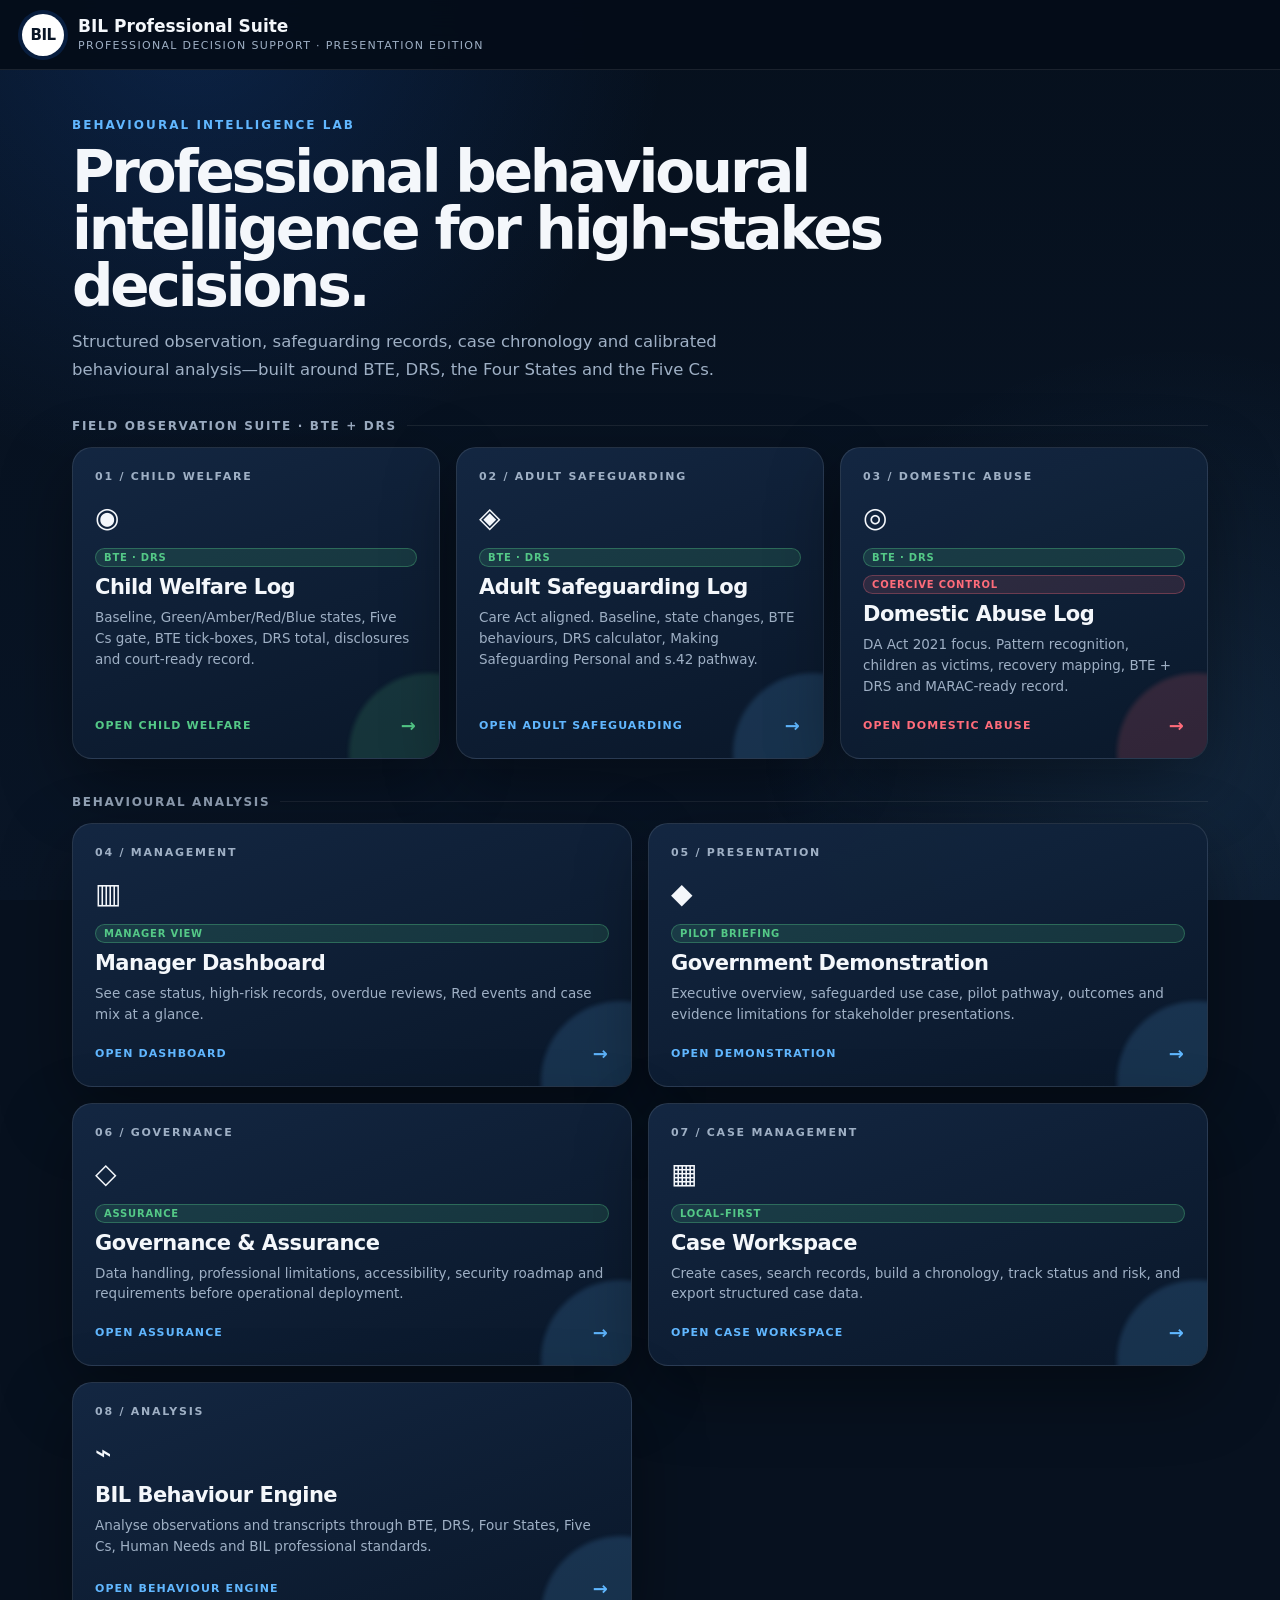
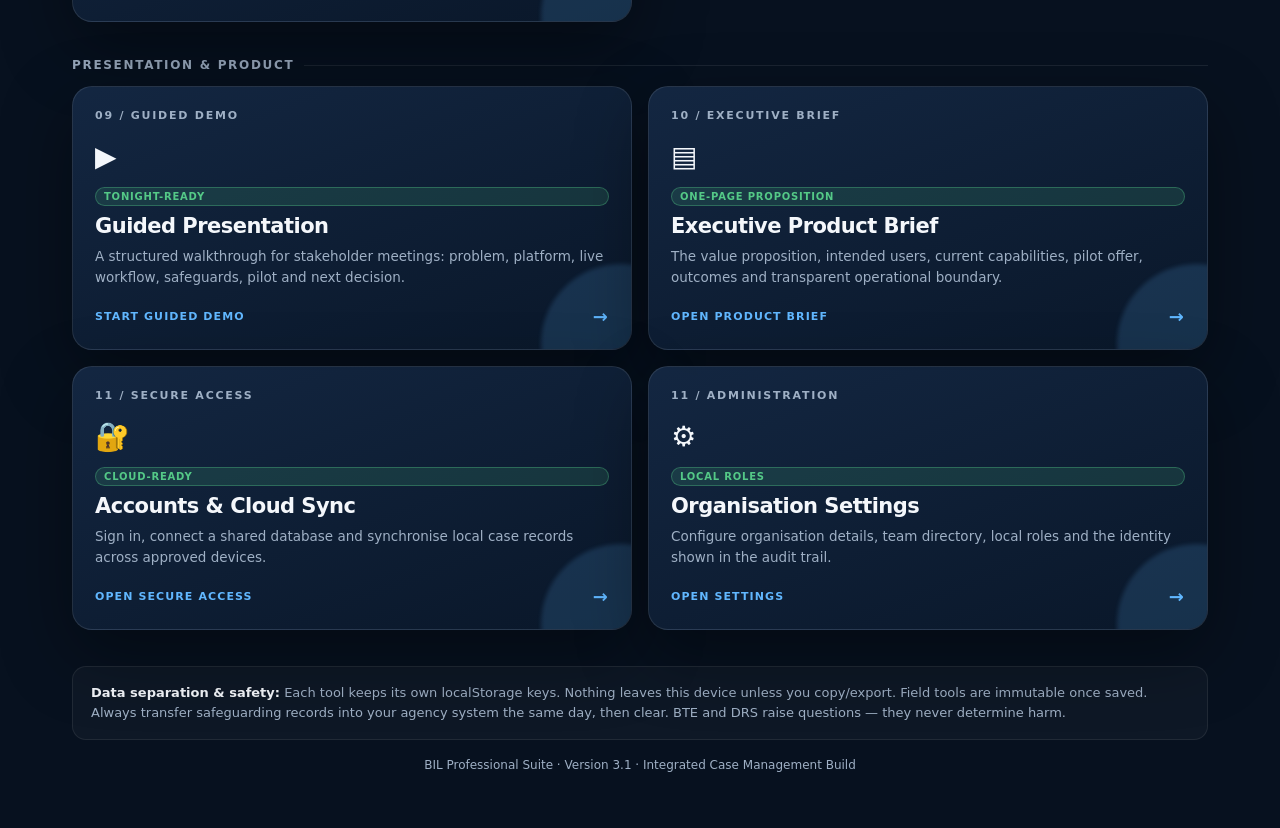
==== index.html @ a98bcc9f "Add files via upload" ====
<!DOCTYPE html>
<html lang="en-GB">
<head>
<meta charset="UTF-8">
<meta name="viewport" content="width=device-width, initial-scale=1.0, viewport-fit=cover">
<meta name="theme-color" content="#07111f">
<link rel="manifest" href="manifest.webmanifest">
<meta name="apple-mobile-web-app-title" content="BIL Suite">
<meta name="mobile-web-app-capable" content="yes">
<meta name="apple-mobile-web-app-capable" content="yes">
<meta name="description" content="BIL Professional Suite — Field observation and behavioural intelligence tools.">
<title>BIL Professional Suite</title>
<style>
:root{
  --bg:#07111f; --panel:#0e1b2e; --panel2:#13243c; --line:#24405f;
  --ink:#f4f7fb; --muted:#9fb0c5; --blue:#2478ff; --cyan:#61b7ff;
  --gold:#f4bd45; --green:#54c987; --danger:#ff6c7a; --amber:#e0a040;
  --shadow:0 24px 70px rgba(0,0,0,.38);
}
*{box-sizing:border-box;margin:0;padding:0}
html,body{height:100%;font-family:Inter,ui-sans-serif,system-ui,-apple-system,BlinkMacSystemFont,"Segoe UI",sans-serif;background:var(--bg);color:var(--ink)}
body{background-image:radial-gradient(circle at 15% 0%,rgba(36,120,255,.18),transparent 34%),radial-gradient(circle at 92% 85%,rgba(97,183,255,.11),transparent 30%),linear-gradient(180deg,#06101d,#091526)}
button{font:inherit;cursor:pointer}
.portal{min-height:100dvh;display:flex;flex-direction:column}
.topbar{height:70px;display:flex;align-items:center;gap:14px;padding:0 22px;border-bottom:1px solid rgba(255,255,255,.09);background:rgba(5,13,24,.92);backdrop-filter:blur(18px);position:relative;z-index:20}
.logo{width:42px;height:42px;border-radius:50%;background:#fff;color:#091526;display:grid;place-items:center;font-weight:900;letter-spacing:-.04em;box-shadow:0 0 0 4px rgba(36,120,255,.16);font-size:15px}
.brand{min-width:0}
.brand b{font-size:17px;display:block;line-height:1.1}
.brand span{display:block;color:var(--muted);font-size:11px;letter-spacing:.12em;text-transform:uppercase;margin-top:4px}
.top-actions{margin-left:auto;display:flex;gap:8px}
.icon-btn{border:1px solid rgba(255,255,255,.14);background:rgba(255,255,255,.04);color:var(--ink);height:40px;padding:0 14px;border-radius:10px}
.icon-btn:hover{border-color:var(--cyan);background:rgba(97,183,255,.08)}
#homeBtn,#reloadBtn{display:none}
main{flex:1;min-height:0;position:relative}
.home{max-width:1180px;margin:0 auto;padding:48px 22px 56px}
.kicker{color:var(--cyan);font-weight:800;font-size:12px;letter-spacing:.17em;text-transform:uppercase}
h1{font-size:clamp(32px,5.5vw,58px);line-height:.98;letter-spacing:-.055em;margin:12px 0 14px;max-width:860px}
.lead{color:var(--muted);font-size:16.5px;line-height:1.65;max-width:720px;margin:0 0 36px}
.section{margin-bottom:36px}
.section-title{font-size:12px;font-weight:800;letter-spacing:.14em;text-transform:uppercase;color:var(--muted);margin-bottom:14px;display:flex;align-items:center;gap:10px}
.section-title::after{content:"";flex:1;height:1px;background:rgba(255,255,255,.08)}
.grid{display:grid;grid-template-columns:repeat(3,minmax(0,1fr));gap:16px}
.grid-2{display:grid;grid-template-columns:repeat(2,minmax(0,1fr));gap:16px}
.card{position:relative;overflow:hidden;border:1px solid rgba(255,255,255,.1);background:linear-gradient(160deg,rgba(20,40,67,.96),rgba(10,24,42,.96));border-radius:20px;padding:22px;min-height:240px;display:flex;flex-direction:column;box-shadow:var(--shadow);cursor:pointer;transition:transform .18s ease,border-color .18s ease,background .18s ease}
.card:hover{transform:translateY(-5px);border-color:rgba(97,183,255,.55)}
.card::after{content:"";position:absolute;width:160px;height:160px;border-radius:50%;right:-70px;bottom:-75px;background:var(--glow);filter:blur(2px);opacity:.16}
.card .num{font-size:11px;letter-spacing:.16em;color:var(--muted);font-weight:800}
.card .icon{font-size:28px;margin:18px 0 14px}
.card h2{font-size:21px;letter-spacing:-.025em;margin:0 0 8px}
.card p{color:var(--muted);font-size:13.5px;line-height:1.55;margin:0 0 18px;flex:1}
.card .open{display:flex;align-items:center;justify-content:space-between;font-size:11px;font-weight:800;letter-spacing:.1em;text-transform:uppercase;color:var(--cyan)}
.card .open span:last-child{font-size:18px}
.card.field{--glow:#54c987}.card.field .open{color:var(--green)}
.card.adult{--glow:#61b7ff}.card.adult .open{color:var(--cyan)}
.card.da{--glow:#ff6c7a}.card.da .open{color:var(--danger)}
.card.profiler{--glow:#61b7ff}
.badge{display:inline-block;font-size:10px;font-weight:800;letter-spacing:.08em;text-transform:uppercase;padding:3px 8px;border-radius:99px;margin-bottom:8px}
.badge.bte{background:rgba(84,201,135,.15);color:var(--green);border:1px solid rgba(84,201,135,.35)}
.badge.drs{background:rgba(255,108,122,.12);color:var(--danger);border:1px solid rgba(255,108,122,.3)}
.security{margin-top:28px;padding:16px 18px;border:1px solid rgba(255,255,255,.08);border-radius:14px;background:rgba(255,255,255,.03);color:var(--muted);font-size:13px;line-height:1.55}
.security b{color:var(--ink)}
.viewer{display:none;position:absolute;inset:0;background:#fff}
.viewer.active{display:block}
iframe{width:100%;height:100%;border:0;background:#fff;display:block}
.loading{position:absolute;inset:0;display:grid;place-items:center;background:var(--bg);z-index:3;color:var(--muted);font-weight:700;letter-spacing:.08em;text-transform:uppercase;font-size:12px}
.loading.hide{display:none}
.footer-note{margin-top:18px;font-size:12px;color:var(--muted);text-align:center}
@media(max-width:900px){.grid,.grid-2{grid-template-columns:1fr}.card{min-height:200px}.home{padding-top:36px}}
@media(max-width:760px){.grid,.grid-2{grid-template-columns:1fr}.card{min-height:190px}.topbar{position:sticky;top:0}.home{padding-left:14px;padding-right:14px}.security{font-size:12px}}
@media(max-width:560px){.topbar{height:62px;padding:0 12px}.logo{width:38px;height:38px}.brand b{font-size:14px}.brand span{font-size:9px}.icon-btn{padding:0 11px;height:38px}#reloadBtn{display:none!important}.home{padding:28px 14px 32px}h1{font-size:34px}.lead{font-size:15px}}
</style>
</head>
<body>
<div class="portal">
  <header class="topbar">
    <div class="logo">BIL</div>
    <div class="brand">
      <b id="pageTitle">BIL Professional Suite</b>
      <span id="pageSub">Professional Decision Support · Presentation Edition</span>
    </div>
    <div class="top-actions">
      <button class="icon-btn" id="homeBtn" type="button">← Home</button>
      <button class="icon-btn" id="reloadBtn" type="button">Reload</button>
    </div>
  </header>

  <main>
    <section class="home" id="home">
      <div class="kicker">Behavioural Intelligence Lab</div>
      <h1>Professional behavioural intelligence for high-stakes decisions.</h1>
      <p class="lead">Structured observation, safeguarding records, case chronology and calibrated behavioural analysis—built around BTE, DRS, the Four States and the Five Cs.</p>

      <!-- FIELD SUITE -->
      <div class="section">
        <div class="section-title">Field Observation Suite · BTE + DRS</div>
        <div class="grid">
          <article class="card field" data-tool="child">
            <div class="num">01 / CHILD WELFARE</div>
            <div class="icon">◉</div>
            <span class="badge bte">BTE · DRS</span>
            <h2>Child Welfare Log</h2>
            <p>Baseline, Green/Amber/Red/Blue states, Five Cs gate, BTE tick-boxes, DRS total, disclosures and court-ready record.</p>
            <div class="open"><span>Open Child Welfare</span><span>→</span></div>
          </article>
          <article class="card adult" data-tool="adult">
            <div class="num">02 / ADULT SAFEGUARDING</div>
            <div class="icon">◈</div>
            <span class="badge bte">BTE · DRS</span>
            <h2>Adult Safeguarding Log</h2>
            <p>Care Act aligned. Baseline, state changes, BTE behaviours, DRS calculator, Making Safeguarding Personal and s.42 pathway.</p>
            <div class="open"><span>Open Adult Safeguarding</span><span>→</span></div>
          </article>
          <article class="card da" data-tool="da">
            <div class="num">03 / DOMESTIC ABUSE</div>
            <div class="icon">◎</div>
            <span class="badge bte">BTE · DRS</span>
            <span class="badge drs">Coercive control</span>
            <h2>Domestic Abuse Log</h2>
            <p>DA Act 2021 focus. Pattern recognition, children as victims, recovery mapping, BTE + DRS and MARAC-ready record.</p>
            <div class="open"><span>Open Domestic Abuse</span><span>→</span></div>
          </article>
        </div>
      </div>

      <!-- PERFORMANCE + ANALYSIS -->
      <div class="section">
        <div class="section-title">Behavioural Analysis</div>
        <div class="grid-2">
          
          <article class="card profiler" data-tool="dashboard"><div class="num">04 / MANAGEMENT</div><div class="icon">▥</div><span class="badge bte">Manager view</span><h2>Manager Dashboard</h2><p>See case status, high-risk records, overdue reviews, Red events and case mix at a glance.</p><div class="open"><span>Open Dashboard</span><span>→</span></div></article>
          <article class="card profiler" data-tool="government"><div class="num">05 / PRESENTATION</div><div class="icon">◆</div><span class="badge bte">Pilot briefing</span><h2>Government Demonstration</h2><p>Executive overview, safeguarded use case, pilot pathway, outcomes and evidence limitations for stakeholder presentations.</p><div class="open"><span>Open Demonstration</span><span>→</span></div></article>
          <article class="card profiler" data-tool="governance"><div class="num">06 / GOVERNANCE</div><div class="icon">◇</div><span class="badge bte">Assurance</span><h2>Governance & Assurance</h2><p>Data handling, professional limitations, accessibility, security roadmap and requirements before operational deployment.</p><div class="open"><span>Open Assurance</span><span>→</span></div></article>
          <article class="card adult" data-tool="cases">
            <div class="num">07 / CASE MANAGEMENT</div>
            <div class="icon">▦</div>
            <span class="badge bte">Local-first</span>
            <h2>Case Workspace</h2>
            <p>Create cases, search records, build a chronology, track status and risk, and export structured case data.</p>
            <div class="open"><span>Open Case Workspace</span><span>→</span></div>
          </article>
          <article class="card profiler" data-tool="profiler">
            <div class="num">08 / ANALYSIS</div>
            <div class="icon">⌁</div>
            <h2>BIL Behaviour Engine</h2>
            <p>Analyse observations and transcripts through BTE, DRS, Four States, Five Cs, Human Needs and BIL professional standards.</p>
            <div class="open"><span>Open Behaviour Engine</span><span>→</span></div>
          </article>
        </div>
      </div>

      <div class="section">
        <div class="section-title">Presentation & Product</div>
        <div class="grid-2">
          <article class="card profiler" data-tool="guided"><div class="num">09 / GUIDED DEMO</div><div class="icon">▶</div><span class="badge bte">Tonight-ready</span><h2>Guided Presentation</h2><p>A structured walkthrough for stakeholder meetings: problem, platform, live workflow, safeguards, pilot and next decision.</p><div class="open"><span>Start Guided Demo</span><span>→</span></div></article>
          <article class="card adult" data-tool="brief"><div class="num">10 / EXECUTIVE BRIEF</div><div class="icon">▤</div><span class="badge bte">One-page proposition</span><h2>Executive Product Brief</h2><p>The value proposition, intended users, current capabilities, pilot offer, outcomes and transparent operational boundary.</p><div class="open"><span>Open Product Brief</span><span>→</span></div></article>
        <article class="card profiler" data-tool="cloud"><div class="num">11 / SECURE ACCESS</div><div class="icon">🔐</div><span class="badge bte">Cloud-ready</span><h2>Accounts & Cloud Sync</h2><p>Sign in, connect a shared database and synchronise local case records across approved devices.</p><div class="open"><span>Open Secure Access</span><span>→</span></div></article>
          <article class="card profiler" data-tool="admin"><div class="num">11 / ADMINISTRATION</div><div class="icon">⚙</div><span class="badge bte">Local roles</span><h2>Organisation Settings</h2><p>Configure organisation details, team directory, local roles and the identity shown in the audit trail.</p><div class="open"><span>Open Settings</span><span>→</span></div></article>
        </div>
      </div>

      <div class="security">
        <b>Data separation & safety:</b> Each tool keeps its own localStorage keys. Nothing leaves this device unless you copy/export. Field tools are immutable once saved. Always transfer safeguarding records into your agency system the same day, then clear. BTE and DRS raise questions — they never determine harm.
      </div>
      <div class="footer-note">BIL Professional Suite · Version 3.1 · Integrated Case Management Build</div>
    </section>

    <section class="viewer" id="viewer">
      <div class="loading" id="loading">Opening tool…</div>
      <iframe id="toolFrame" title="BIL tool" allow="clipboard-read; clipboard-write; microphone; fullscreen"></iframe>
    </section>
  </main>
</div>

<script>
/* ========== BIL Professional Suite v3.1 ========== */
/* Tools are loaded from external files when available, otherwise from embedded base64.
   For single-file distribution the three field tools are embedded below. */

const META = {
  child:   ['Child Welfare Observation Log', 'Field · BTE + DRS · Children Act'],
  adult:   ['Adult Safeguarding Observation Log', 'Field · BTE + DRS · Care Act 2014'],
  da:      ['Domestic Abuse Observation Log', 'Field · BTE + DRS · DA Act 2021'],
  dashboard:['Manager Dashboard','Cases · Risk · Review queue'],
  government:['Government Demonstration','Pilot · Outcomes · Decision support'],
  governance:['Governance & Assurance','Data · Safety · Accessibility'],
  guided:['Guided Presentation','Stakeholder walkthrough · Live demo'],
  brief:['Executive Product Brief','Value · Pilot · Outcomes'],
  admin:['Organisation Settings','Teams · Roles · Local audit identity'],
  cases:   ['Case Workspace', 'Cases · Chronology · Local records'],
  profiler:['BIL Behaviour Engine', 'BTE · DRS · Five Cs · Human Needs']
};

/* External pages — every card that lives in its own file routes through here.
   The three field tools (child/adult/da) are embedded as base64 below. */
const PAGES = {
  cases:      'cases.html',
  dashboard:  'dashboard.html',
  profiler:   'profiler.html',
  government: 'government-demo.html',
  governance: 'governance.html',
  guided:     'guided-demo.html',
  brief:      'product-brief.html',
  cloud:      'cloud.html',
  admin:      'admin.html'
};

/* Fallback: we will try to load from files first. If that fails (e.g. file:// or missing),
   we fall back to the base64 blobs that were generated for the three field tools. */
let EMBEDDED = {}; // populated after base64 load

const home = document.getElementById('home');
const viewer = document.getElementById('viewer');
const frame = document.getElementById('toolFrame');
const loading = document.getElementById('loading');
const homeBtn = document.getElementById('homeBtn');
const reloadBtn = document.getElementById('reloadBtn');
const pageTitle = document.getElementById('pageTitle');
const pageSub = document.getElementById('pageSub');
let activeTool = null;

function openTool(id){
  activeTool = id;
  loading.classList.remove('hide');
  viewer.classList.add('active');
  home.style.display = 'none';
  homeBtn.style.display = 'inline-flex';
  reloadBtn.style.display = 'inline-flex';
  pageTitle.textContent = META[id][0];
  pageSub.textContent = META[id][1];
  history.replaceState(null,'','#'+id);

  // Always use embedded content for reliability (works offline & file://)
  loadEmbedded(id);
}

function loadEmbedded(id){
  frame.onload = () => loading.classList.add('hide');

  // Pages in their own files — separate so their JavaScript cannot break the portal shell.
  if (PAGES[id]) {
    frame.removeAttribute('srcdoc');
    frame.src = PAGES[id];
    return;
  }

  // Field tools embedded as base64 (work offline / single-file).
  frame.src = 'about:blank';
  frame.srcdoc = EMBEDDED[id] || '<p style="padding:40px;font-family:system-ui">Tool not available.</p>';
}

function goHome(){
  activeTool = null;
  frame.removeAttribute('srcdoc');
  frame.src = 'about:blank';
  viewer.classList.remove('active');
  home.style.display = 'block';
  homeBtn.style.display = 'none';
  reloadBtn.style.display = 'none';
  pageTitle.textContent = 'BIL Professional Suite';
  pageSub.textContent = 'Professional Decision Support · Presentation Edition';
  history.replaceState(null,'',location.pathname + location.search);
}

document.querySelectorAll('[data-tool]').forEach(card => {
  card.addEventListener('click', () => openTool(card.dataset.tool));
});
homeBtn.addEventListener('click', goHome);
reloadBtn.addEventListener('click', () => { if (activeTool) openTool(activeTool); });
window.addEventListener('keydown', e => { if (e.key === 'Escape' && activeTool) goHome(); });
window.addEventListener('message', e => { if (e.data === 'home') goHome(); });

// Deep link
const initial = location.hash.slice(1);
if (META[initial]) openTool(initial);

/* Load the three field tools as base64 so the portal works fully offline / single-file */

/* Fully embedded field tools (single-file offline) */
const EMBEDDED_B64 = {
  child: "[base64]/SlNPTi5wYXJzZSh2KTpudWxsfWNhdGNoKGUpe3JldHVybiBudWxsfX0KZnVuY3Rpb24gZWwoaWQpe3JldHVybiBkb2N1bWVudC5nZXRFbGVtZW50QnlJZChpZCl9CmZ1bmN0aW9uIGVzYyhzKXtyZXR1cm4gU3RyaW5nKHM/[base64]/[base64]/J2Jsb2NrJzonbm9uZSc7ZWwoJ2NvbmNlcm5Ub2dnbGUnKS50ZXh0Q29udGVudD1jb25jZXJuT24/[base64]/[base64]/[base64]/[base64]/[base64]/[base64]/Jyc6J2RhcmsnO2h0bWwuc2V0QXR0cmlidXRlKCdkYXRhLXRoZW1lJyxuZXh0KTt0cnl7bG9jYWxTdG9yYWdlLnNldEl0ZW0oJ2JpbC10aGVtZScsbmV4dCl9Y2F0Y2goZSl7fWVsKCd0aGVtZUJ0bicpLnRleHRDb250ZW50PW5leHQ9PT0nZGFyayc/[base64]",
  adult: "[base64]/[base64]/J2Jsb2NrJzonbm9uZSc7ZWwoJ2NvbmNlcm5Ub2dnbGUnKS50ZXh0Q29udGVudD1jb25jZXJuT24/[base64]/YCAoRFJTICR7ZS5kcnMudG9GaXhlZCgxKX0pYDonJyk6Jyc7CiAgICByZXR1cm4gYDxkaXYgY2xhc3M9ImVudHJ5ICR7ZS5zdGF0ZX0ke2UuZXJyb3I/[base64]/[base64]/YDxkaXYgY2xhc3M9ImJ0ZSI+JHtlc2MoYnRlU3RyKX08L2Rpdj5gOicnfQogICAgICAke2UucGVvcGxlJiZlLnBlb3BsZS5sZW5ndGg/[base64]/[base64]/J0RJU0NMT1NVUkUgKFZFUkJBVElNKSc6ZS5zdGF0ZSsoZS5jb25jZXJuPycg4oCUIENPTkNFUk4gKEZpdmUgQ3MpJzonJyk7CiAgICByKz0nIycrU3RyaW5nKGUuc2VxKS5wYWRTdGFydCgyLCcwJykrJyAgWycrKGUuZHQ/[base64]/[base64]",
  da:    "[base64]/[base64]/J1dobyBsZWZ0LCBvciB3aGF0IGNoYW5nZWQ/IChyZXF1aXJlZCBmb3IgQmx1ZSknOidUcmlnZ2VyIC8gc3RpbXVsdXMnOwogIGVsKCdlc1RyaWdnZXInKS5wbGFjZWhvbGRlcj0ocz09PSdCTFVFJyk/[base64]/ICfCtyAnK3N0YXRlLmVudHJpZXMubGVuZ3RoKycgZW50cmllcycrKGxpdmUhPT1zdGF0ZS5lbnRyaWVzLmxlbmd0aCA/[base64]/JzxzcGFuIGNsYXNzPSJwaWxsIGNvbmNlcm4iPkNPTkNFUk4g4oCUIDVDczwvc3Bhbj4nOicnfQogICAgICAke2UuZXJyb3I/[base64]/J1JlY292ZXJ5IG1hcHBlZCB0byc6J1RyaWdnZXInfTogJHtlc2MoZS50cmlnZ2VyKX08L2Rpdj5gOicnfQogICAgICAke2UuY2x1c3Rlck5vdGU/[base64]/J0RJU0NMT1NVUkUgKFZFUkJBVElNKSc6ZS5zdGF0ZSsoZS5jb25jZXJuPycg4oCUIENPTkNFUk4gKEZpdmUgQ3MpJzonJyk7CiAgICByKz0nIycrU3RyaW5nKGUuc2VxKS5wYWRTdGFydCgyLCcwJykrJyAgWycrKGUuZHQ/[base64]/[base64]"
};
function decodeBase64Utf8(value){
  const binary = atob(value);
  const bytes = Uint8Array.from(binary, c => c.charCodeAt(0));
  return new TextDecoder("utf-8").decode(bytes);
}
// Populate EMBEDDED immediately
EMBEDDED.child = decodeBase64Utf8(EMBEDDED_B64.child);
EMBEDDED.adult = decodeBase64Utf8(EMBEDDED_B64.adult);
EMBEDDED.da    = decodeBase64Utf8(EMBEDDED_B64.da);

// tools already loaded
if('serviceWorker' in navigator){window.addEventListener('load',()=>navigator.serviceWorker.register('/sw.js').catch(()=>{}));}
</script>
</body>
</html>
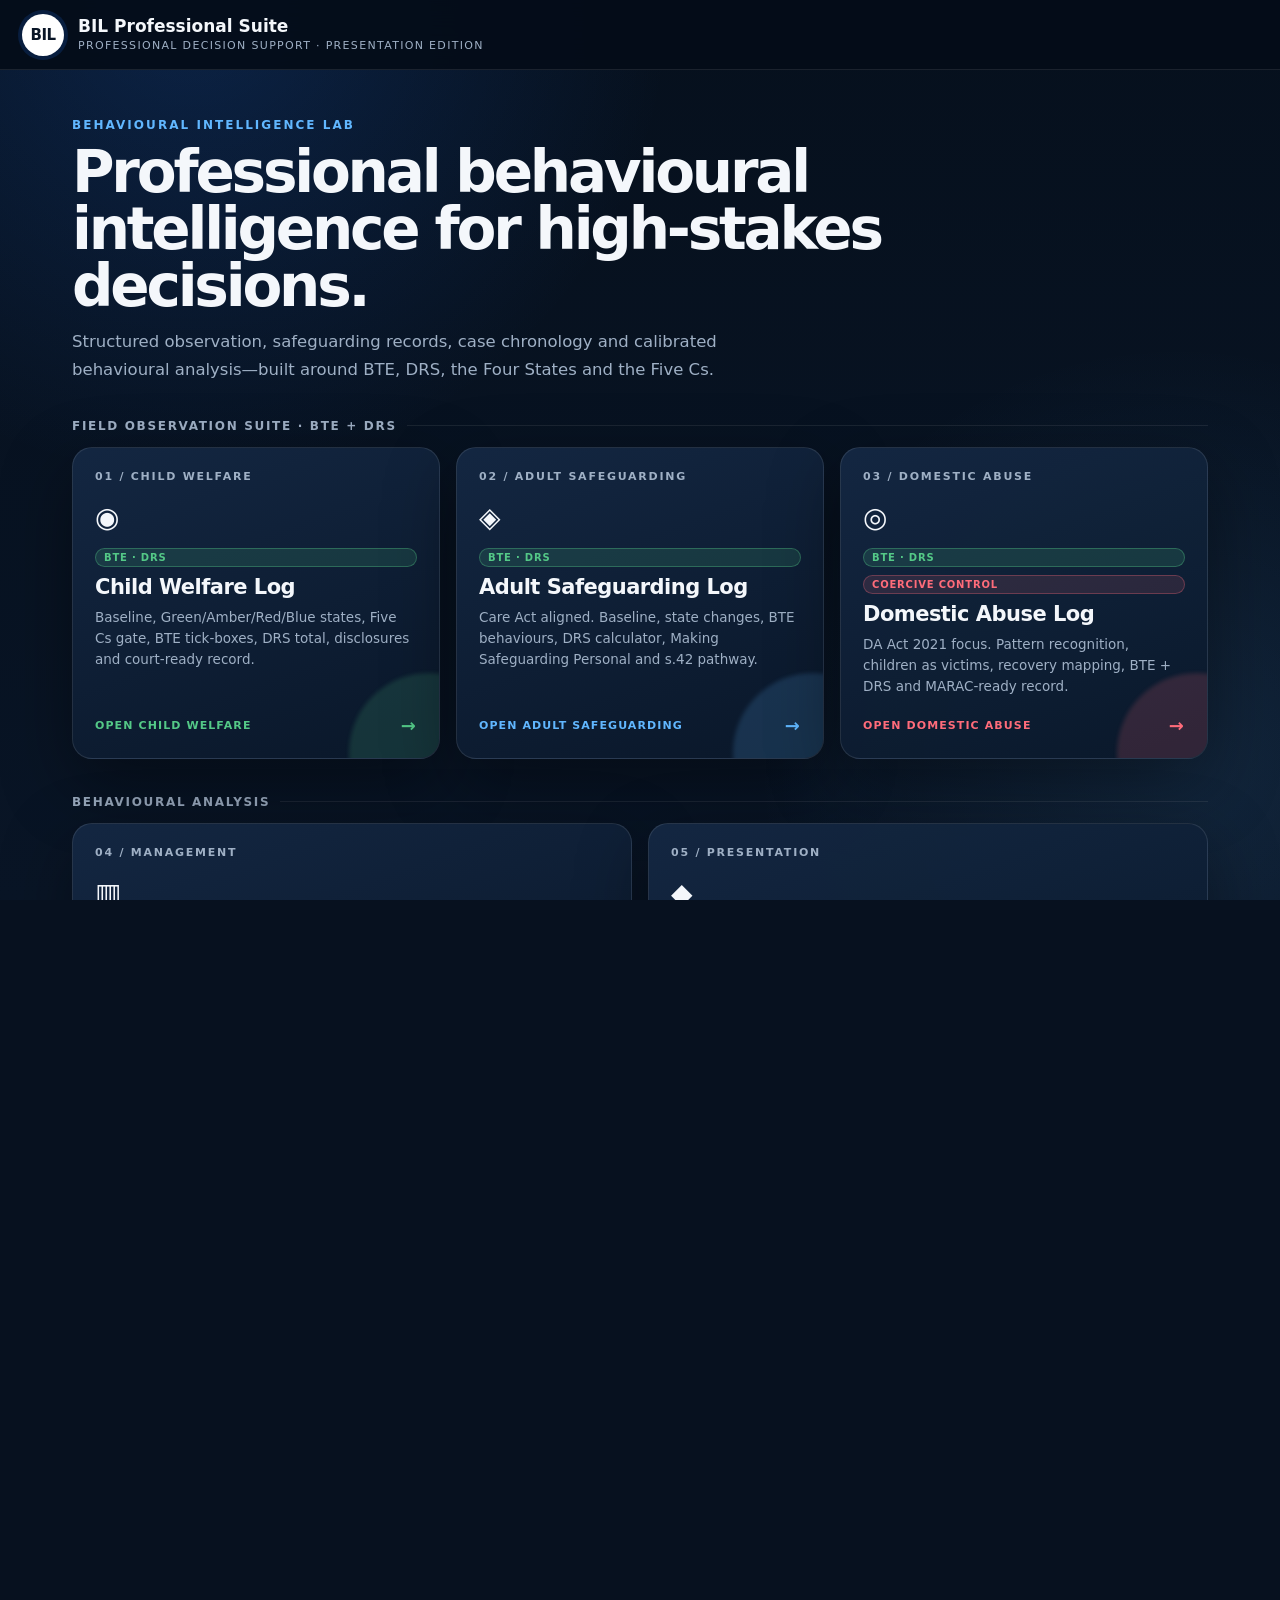
==== commit 737fe8a2: "Add files via upload" ====
--- a/index.html
+++ b/index.html
@@ -69,6 +69,7 @@
 @media(max-width:760px){.grid,.grid-2{grid-template-columns:1fr}.card{min-height:190px}.topbar{position:sticky;top:0}.home{padding-left:14px;padding-right:14px}.security{font-size:12px}}
 @media(max-width:560px){.topbar{height:62px;padding:0 12px}.logo{width:38px;height:38px}.brand b{font-size:14px}.brand span{font-size:9px}.icon-btn{padding:0 11px;height:38px}#reloadBtn{display:none!important}.home{padding:28px 14px 32px}h1{font-size:34px}.lead{font-size:15px}}
 </style>
+<link rel="stylesheet" href="mobile.css">
 </head>
 <body>
 <div class="portal">
--- a/mobile.css
+++ b/mobile.css
@@ -0,0 +1,43 @@
+/* BIL Professional Suite v4.0.1 - shared phone and tablet hardening */
+html{-webkit-text-size-adjust:100%;text-size-adjust:100%;overflow-x:hidden}
+body{overflow-x:hidden;min-width:0}
+img,svg,canvas,video{max-width:100%;height:auto}
+button,input,select,textarea{max-width:100%}
+input,select,textarea{font-size:16px!important}
+button,.btn,.icon-btn{touch-action:manipulation;-webkit-tap-highlight-color:transparent}
+pre,code,.output,.lead,p,li,td,th{overflow-wrap:anywhere;word-break:normal}
+table{max-width:100%}
+@media(max-width:760px){
+  .wrap,.home{width:100%;max-width:100%;padding-left:12px!important;padding-right:12px!important;padding-bottom:calc(44px + env(safe-area-inset-bottom))!important}
+  .hero{display:block!important}
+  .hero>.btn,.hero .topbtn{width:100%;margin-top:12px;min-height:46px}
+  h1{font-size:clamp(30px,10vw,40px)!important;line-height:1.04!important}
+  h2{line-height:1.25}
+  .lead{font-size:15px;line-height:1.55}
+  .grid,.grid-2,.metrics,.summary-grid,.row,.row3,.library-tools{grid-template-columns:minmax(0,1fr)!important}
+  .card,.metric,.step{min-width:0;padding:14px!important}
+  .actions{display:grid!important;grid-template-columns:1fr!important;gap:9px!important}
+  .actions .btn,.btn.primary,.btn.secondary{width:100%;min-height:46px}
+  .topbar{padding-left:10px!important;padding-right:10px!important;gap:8px!important}
+  .top-actions{gap:6px!important}
+  .brand{max-width:calc(100vw - 150px)}
+  .brand b,.brand span{overflow:hidden;text-overflow:ellipsis;white-space:nowrap}
+  .viewer{position:fixed!important;top:62px!important;right:0!important;bottom:0!important;left:0!important}
+  iframe{min-height:calc(100dvh - 62px)}
+  .case,.member{min-width:0}
+  .case{grid-template-columns:1fr!important;gap:6px!important}
+  .step{grid-template-columns:44px minmax(0,1fr)!important;gap:10px!important}
+  .step .tag{grid-column:2!important;justify-self:start}
+  .bars .row,.bar-row{grid-template-columns:82px minmax(0,1fr) 30px!important}
+  .wide{grid-column:auto!important}
+  table{display:block;overflow-x:auto;-webkit-overflow-scrolling:touch;white-space:nowrap}
+  .output{min-height:280px!important;max-height:none!important}
+}
+@media(max-width:420px){
+  .logo{flex:0 0 auto}
+  .icon-btn{padding:0 10px!important}
+  #reloadBtn{display:none!important}
+  .metrics{grid-template-columns:1fr!important}
+  .frameworks{display:flex;overflow-x:auto;flex-wrap:nowrap!important;padding-bottom:6px;scroll-snap-type:x proximity}
+  .frameworks .pill{white-space:nowrap;scroll-snap-align:start}
+}
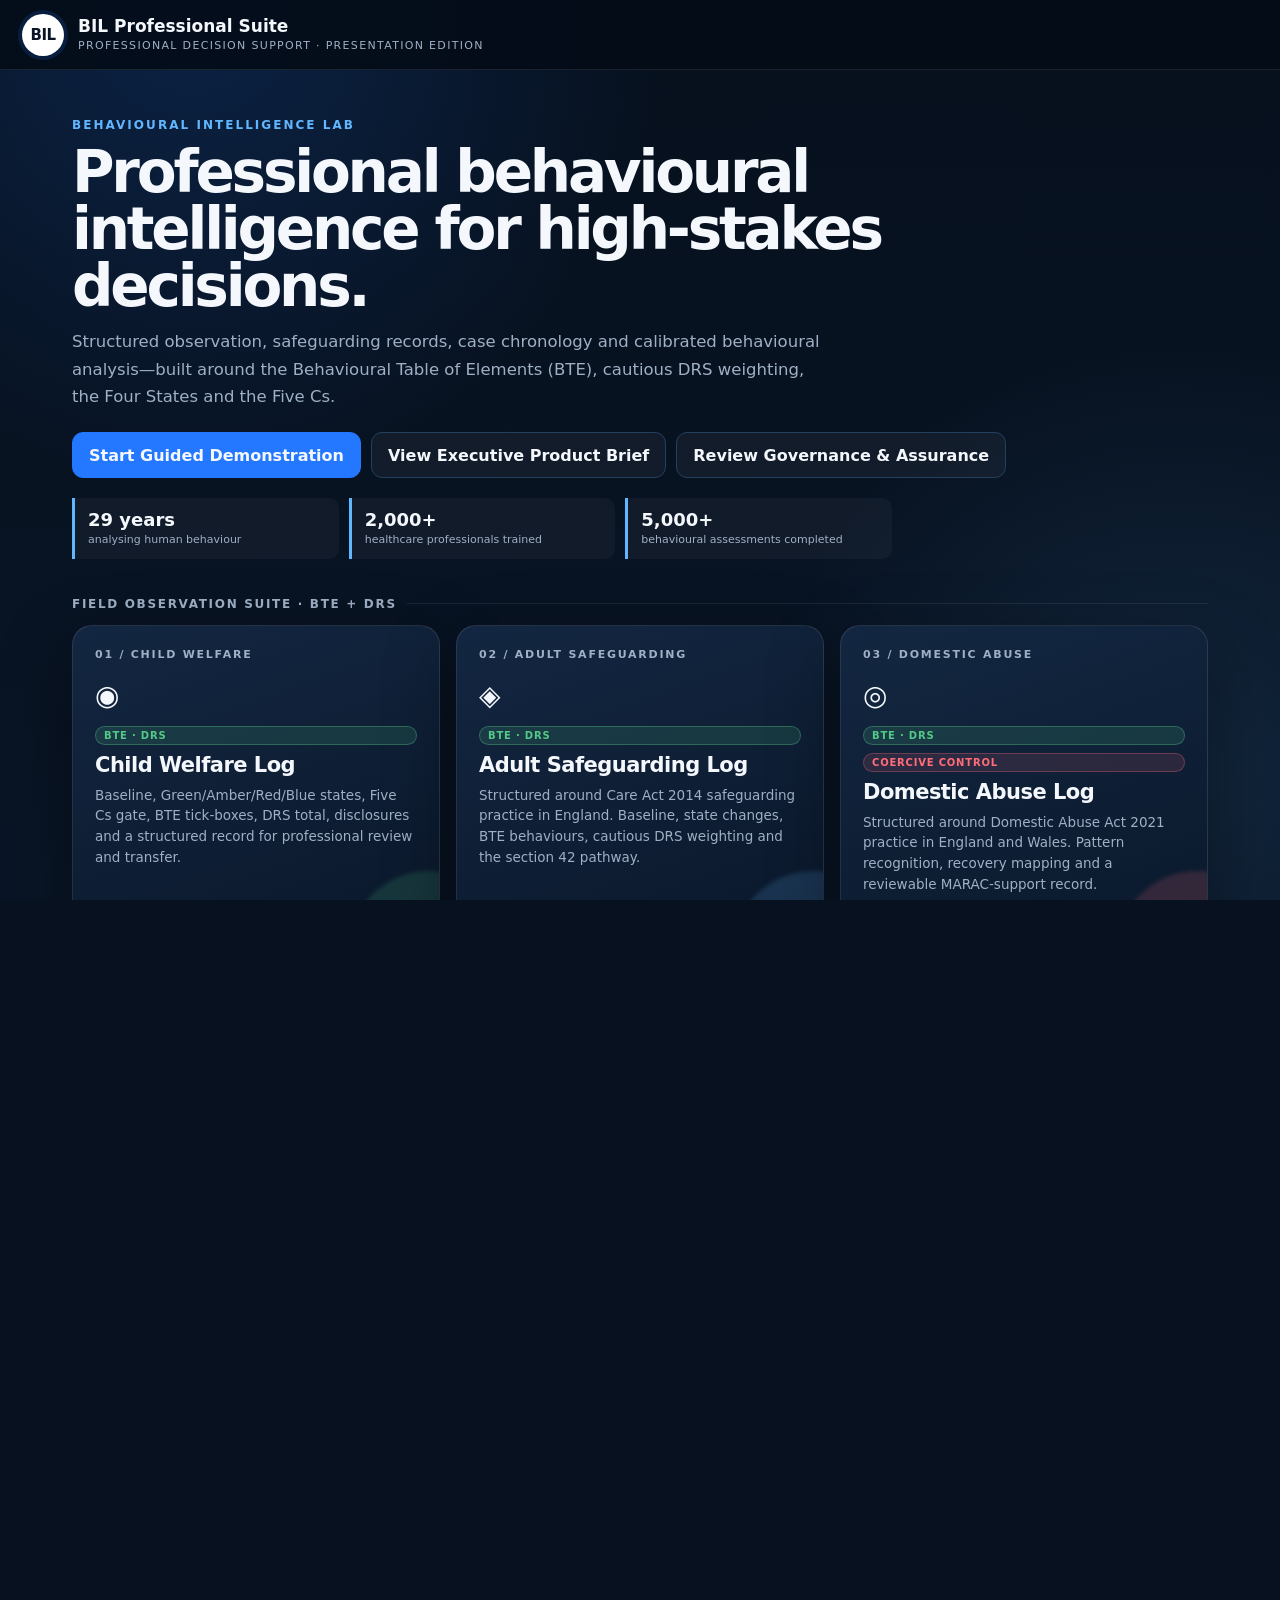
==== commit 2198fe3f: "Add files via upload" ====
--- a/index.html
+++ b/index.html
@@ -5,6 +5,7 @@
 <meta name="viewport" content="width=device-width, initial-scale=1.0, viewport-fit=cover">
 <meta name="theme-color" content="#07111f">
 <link rel="manifest" href="manifest.webmanifest">
+<link rel="icon" href="icon.svg" type="image/svg+xml">
 <meta name="apple-mobile-web-app-title" content="BIL Suite">
 <meta name="mobile-web-app-capable" content="yes">
 <meta name="apple-mobile-web-app-capable" content="yes">
@@ -35,7 +36,16 @@
 .home{max-width:1180px;margin:0 auto;padding:48px 22px 56px}
 .kicker{color:var(--cyan);font-weight:800;font-size:12px;letter-spacing:.17em;text-transform:uppercase}
 h1{font-size:clamp(32px,5.5vw,58px);line-height:.98;letter-spacing:-.055em;margin:12px 0 14px;max-width:860px}
-.lead{color:var(--muted);font-size:16.5px;line-height:1.65;max-width:720px;margin:0 0 36px}
+.lead{color:var(--muted);font-size:16.5px;line-height:1.65;max-width:760px;margin:0 0 22px}
+.hero-actions{display:flex;flex-wrap:wrap;gap:10px;margin:0 0 20px}
+.hero-action{border:1px solid var(--line);background:rgba(255,255,255,.04);color:var(--ink);border-radius:11px;padding:12px 16px;font-weight:800;min-height:46px}
+.hero-action.primary{background:var(--blue);border-color:var(--blue)}
+.hero-action:hover{border-color:var(--cyan);background:rgba(97,183,255,.1)}
+.hero-action.primary:hover{background:#176bea}
+.proof-strip{display:grid;grid-template-columns:repeat(3,minmax(0,1fr));gap:10px;margin:0 0 38px;max-width:820px}
+.proof-item{border-left:3px solid var(--cyan);background:rgba(255,255,255,.035);padding:11px 13px;border-radius:0 10px 10px 0}
+.proof-item b{display:block;font-size:18px;color:var(--ink)}
+.proof-item span{display:block;font-size:11px;color:var(--muted);line-height:1.4;margin-top:2px}
 .section{margin-bottom:36px}
 .section-title{font-size:12px;font-weight:800;letter-spacing:.14em;text-transform:uppercase;color:var(--muted);margin-bottom:14px;display:flex;align-items:center;gap:10px}
 .section-title::after{content:"";flex:1;height:1px;background:rgba(255,255,255,.08)}
@@ -43,6 +53,7 @@
 .grid-2{display:grid;grid-template-columns:repeat(2,minmax(0,1fr));gap:16px}
 .card{position:relative;overflow:hidden;border:1px solid rgba(255,255,255,.1);background:linear-gradient(160deg,rgba(20,40,67,.96),rgba(10,24,42,.96));border-radius:20px;padding:22px;min-height:240px;display:flex;flex-direction:column;box-shadow:var(--shadow);cursor:pointer;transition:transform .18s ease,border-color .18s ease,background .18s ease}
 .card:hover{transform:translateY(-5px);border-color:rgba(97,183,255,.55)}
+.card:focus-visible,.hero-action:focus-visible,.icon-btn:focus-visible{outline:3px solid var(--gold);outline-offset:3px}
 .card::after{content:"";position:absolute;width:160px;height:160px;border-radius:50%;right:-70px;bottom:-75px;background:var(--glow);filter:blur(2px);opacity:.16}
 .card .num{font-size:11px;letter-spacing:.16em;color:var(--muted);font-weight:800}
 .card .icon{font-size:28px;margin:18px 0 14px}
@@ -66,7 +77,7 @@
 .loading.hide{display:none}
 .footer-note{margin-top:18px;font-size:12px;color:var(--muted);text-align:center}
 @media(max-width:900px){.grid,.grid-2{grid-template-columns:1fr}.card{min-height:200px}.home{padding-top:36px}}
-@media(max-width:760px){.grid,.grid-2{grid-template-columns:1fr}.card{min-height:190px}.topbar{position:sticky;top:0}.home{padding-left:14px;padding-right:14px}.security{font-size:12px}}
+@media(max-width:760px){.grid,.grid-2{grid-template-columns:1fr}.card{min-height:190px}.topbar{position:sticky;top:0}.home{padding-left:14px;padding-right:14px}.security{font-size:12px}.proof-strip{grid-template-columns:1fr}.hero-action{flex:1 1 230px}}
 @media(max-width:560px){.topbar{height:62px;padding:0 12px}.logo{width:38px;height:38px}.brand b{font-size:14px}.brand span{font-size:9px}.icon-btn{padding:0 11px;height:38px}#reloadBtn{display:none!important}.home{padding:28px 14px 32px}h1{font-size:34px}.lead{font-size:15px}}
 </style>
 <link rel="stylesheet" href="mobile.css">
@@ -89,7 +100,17 @@
     <section class="home" id="home">
       <div class="kicker">Behavioural Intelligence Lab</div>
       <h1>Professional behavioural intelligence for high-stakes decisions.</h1>
-      <p class="lead">Structured observation, safeguarding records, case chronology and calibrated behavioural analysis—built around BTE, DRS, the Four States and the Five Cs.</p>
+      <p class="lead">Structured observation, safeguarding records, case chronology and calibrated behavioural analysis—built around the Behavioural Table of Elements (BTE), cautious DRS weighting, the Four States and the Five Cs.</p>
+      <div class="hero-actions" aria-label="Recommended starting points">
+        <button class="hero-action primary" type="button" data-tool="guided">Start Guided Demonstration</button>
+        <button class="hero-action" type="button" data-tool="brief">View Executive Product Brief</button>
+        <button class="hero-action" type="button" data-tool="governance">Review Governance &amp; Assurance</button>
+      </div>
+      <div class="proof-strip" aria-label="BIL experience">
+        <div class="proof-item"><b>29 years</b><span>analysing human behaviour</span></div>
+        <div class="proof-item"><b>2,000+</b><span>healthcare professionals trained</span></div>
+        <div class="proof-item"><b>5,000+</b><span>behavioural assessments completed</span></div>
+      </div>
 
       <!-- FIELD SUITE -->
       <div class="section">
@@ -100,7 +121,7 @@
             <div class="icon">◉</div>
             <span class="badge bte">BTE · DRS</span>
             <h2>Child Welfare Log</h2>
-            <p>Baseline, Green/Amber/Red/Blue states, Five Cs gate, BTE tick-boxes, DRS total, disclosures and court-ready record.</p>
+            <p>Baseline, Green/Amber/Red/Blue states, Five Cs gate, BTE tick-boxes, DRS total, disclosures and a structured record for professional review and transfer.</p>
             <div class="open"><span>Open Child Welfare</span><span>→</span></div>
           </article>
           <article class="card adult" data-tool="adult">
@@ -108,7 +129,7 @@
             <div class="icon">◈</div>
             <span class="badge bte">BTE · DRS</span>
             <h2>Adult Safeguarding Log</h2>
-            <p>Care Act aligned. Baseline, state changes, BTE behaviours, DRS calculator, Making Safeguarding Personal and s.42 pathway.</p>
+            <p>Structured around Care Act 2014 safeguarding practice in England. Baseline, state changes, BTE behaviours, cautious DRS weighting and the section 42 pathway.</p>
             <div class="open"><span>Open Adult Safeguarding</span><span>→</span></div>
           </article>
           <article class="card da" data-tool="da">
@@ -117,7 +138,7 @@
             <span class="badge bte">BTE · DRS</span>
             <span class="badge drs">Coercive control</span>
             <h2>Domestic Abuse Log</h2>
-            <p>DA Act 2021 focus. Pattern recognition, children as victims, recovery mapping, BTE + DRS and MARAC-ready record.</p>
+            <p>Structured around Domestic Abuse Act 2021 practice in England and Wales. Pattern recognition, recovery mapping and a reviewable MARAC-support record.</p>
             <div class="open"><span>Open Domestic Abuse</span><span>→</span></div>
           </article>
         </div>
@@ -132,7 +153,7 @@
           <article class="card profiler" data-tool="government"><div class="num">05 / PRESENTATION</div><div class="icon">◆</div><span class="badge bte">Pilot briefing</span><h2>Government Demonstration</h2><p>Executive overview, safeguarded use case, pilot pathway, outcomes and evidence limitations for stakeholder presentations.</p><div class="open"><span>Open Demonstration</span><span>→</span></div></article>
           <article class="card profiler" data-tool="governance"><div class="num">06 / GOVERNANCE</div><div class="icon">◇</div><span class="badge bte">Assurance</span><h2>Governance & Assurance</h2><p>Data handling, professional limitations, accessibility, security roadmap and requirements before operational deployment.</p><div class="open"><span>Open Assurance</span><span>→</span></div></article>
           <article class="card adult" data-tool="cases">
-            <div class="num">07 / CASE MANAGEMENT</div>
+            <div class="num">07 / CASE WORKSPACE</div>
             <div class="icon">▦</div>
             <span class="badge bte">Local-first</span>
             <h2>Case Workspace</h2>
@@ -152,17 +173,17 @@
       <div class="section">
         <div class="section-title">Presentation & Product</div>
         <div class="grid-2">
-          <article class="card profiler" data-tool="guided"><div class="num">09 / GUIDED DEMO</div><div class="icon">▶</div><span class="badge bte">Tonight-ready</span><h2>Guided Presentation</h2><p>A structured walkthrough for stakeholder meetings: problem, platform, live workflow, safeguards, pilot and next decision.</p><div class="open"><span>Start Guided Demo</span><span>→</span></div></article>
+          <article class="card profiler" data-tool="guided"><div class="num">09 / GUIDED DEMO</div><div class="icon">▶</div><span class="badge bte">Stakeholder-ready</span><h2>Guided Presentation</h2><p>A structured walkthrough for stakeholder meetings: problem, platform, live workflow, safeguards, pilot and next decision.</p><div class="open"><span>Start Guided Demo</span><span>→</span></div></article>
           <article class="card adult" data-tool="brief"><div class="num">10 / EXECUTIVE BRIEF</div><div class="icon">▤</div><span class="badge bte">One-page proposition</span><h2>Executive Product Brief</h2><p>The value proposition, intended users, current capabilities, pilot offer, outcomes and transparent operational boundary.</p><div class="open"><span>Open Product Brief</span><span>→</span></div></article>
-        <article class="card profiler" data-tool="cloud"><div class="num">11 / SECURE ACCESS</div><div class="icon">🔐</div><span class="badge bte">Cloud-ready</span><h2>Accounts & Cloud Sync</h2><p>Sign in, connect a shared database and synchronise local case records across approved devices.</p><div class="open"><span>Open Secure Access</span><span>→</span></div></article>
-          <article class="card profiler" data-tool="admin"><div class="num">11 / ADMINISTRATION</div><div class="icon">⚙</div><span class="badge bte">Local roles</span><h2>Organisation Settings</h2><p>Configure organisation details, team directory, local roles and the identity shown in the audit trail.</p><div class="open"><span>Open Settings</span><span>→</span></div></article>
+        <article class="card profiler" data-tool="cloud"><div class="num">11 / INTEGRATION ROADMAP</div><div class="icon">🔐</div><span class="badge bte">Not configured</span><h2>Cloud Integration Roadmap</h2><p>Review the optional account and shared-database prototype, together with the controls required before organisational deployment.</p><div class="open"><span>View Integration Roadmap</span><span>→</span></div></article>
+          <article class="card profiler" data-tool="admin"><div class="num">12 / ADMINISTRATION</div><div class="icon">⚙</div><span class="badge bte">Local roles</span><h2>Organisation Settings</h2><p>Configure organisation details, team directory, local roles and the identity shown in the audit trail.</p><div class="open"><span>Open Settings</span><span>→</span></div></article>
         </div>
       </div>
 
       <div class="security">
-        <b>Data separation & safety:</b> Each tool keeps its own localStorage keys. Nothing leaves this device unless you copy/export. Field tools are immutable once saved. Always transfer safeguarding records into your agency system the same day, then clear. BTE and DRS raise questions — they never determine harm.
-      </div>
-      <div class="footer-note">BIL Professional Suite · Version 3.1 · Integrated Case Management Build</div>
+        <b>Data separation &amp; safety:</b> Field and case records remain in this browser unless you export or use a configured cloud integration. AI analysis is different: text you submit to the Behaviour Engine or case AI tools is sent to the configured AI service through the BIL API. Use only fictional, synthetic or appropriately de-identified material in this demonstration build. Transfer any authorised safeguarding record into your agency system the same day, then clear it. BTE and DRS raise questions—they never determine harm.
+      </div>
+      <div class="footer-note">BIL Professional Suite · Version 4.0.4 · Controlled Pilot Build</div>
     </section>
 
     <section class="viewer" id="viewer">
@@ -173,7 +194,7 @@
 </div>
 
 <script>
-/* ========== BIL Professional Suite v3.1 ========== */
+/* ========== BIL Professional Suite v4.0.4 ========== */
 /* Tools are loaded from external files when available, otherwise from embedded base64.
    For single-file distribution the three field tools are embedded below. */
 
@@ -187,6 +208,7 @@
   guided:['Guided Presentation','Stakeholder walkthrough · Live demo'],
   brief:['Executive Product Brief','Value · Pilot · Outcomes'],
   admin:['Organisation Settings','Teams · Roles · Local audit identity'],
+  cloud:['Cloud Integration Roadmap','Optional accounts · Shared storage · Assurance'],
   cases:   ['Case Workspace', 'Cases · Chronology · Local records'],
   profiler:['BIL Behaviour Engine', 'BTE · DRS · Five Cs · Human Needs']
 };
@@ -262,6 +284,17 @@
   history.replaceState(null,'',location.pathname + location.search);
 }
 
+document.querySelectorAll('.card[data-tool]').forEach(card => {
+  card.setAttribute('role', 'link');
+  card.setAttribute('tabindex', '0');
+  card.setAttribute('aria-label', `${card.querySelector('h2')?.textContent || 'Open tool'} — open`);
+  card.addEventListener('keydown', e => {
+    if (e.key === 'Enter' || e.key === ' ') {
+      e.preventDefault();
+      openTool(card.dataset.tool);
+    }
+  });
+});
 document.querySelectorAll('[data-tool]').forEach(card => {
   card.addEventListener('click', () => openTool(card.dataset.tool));
 });
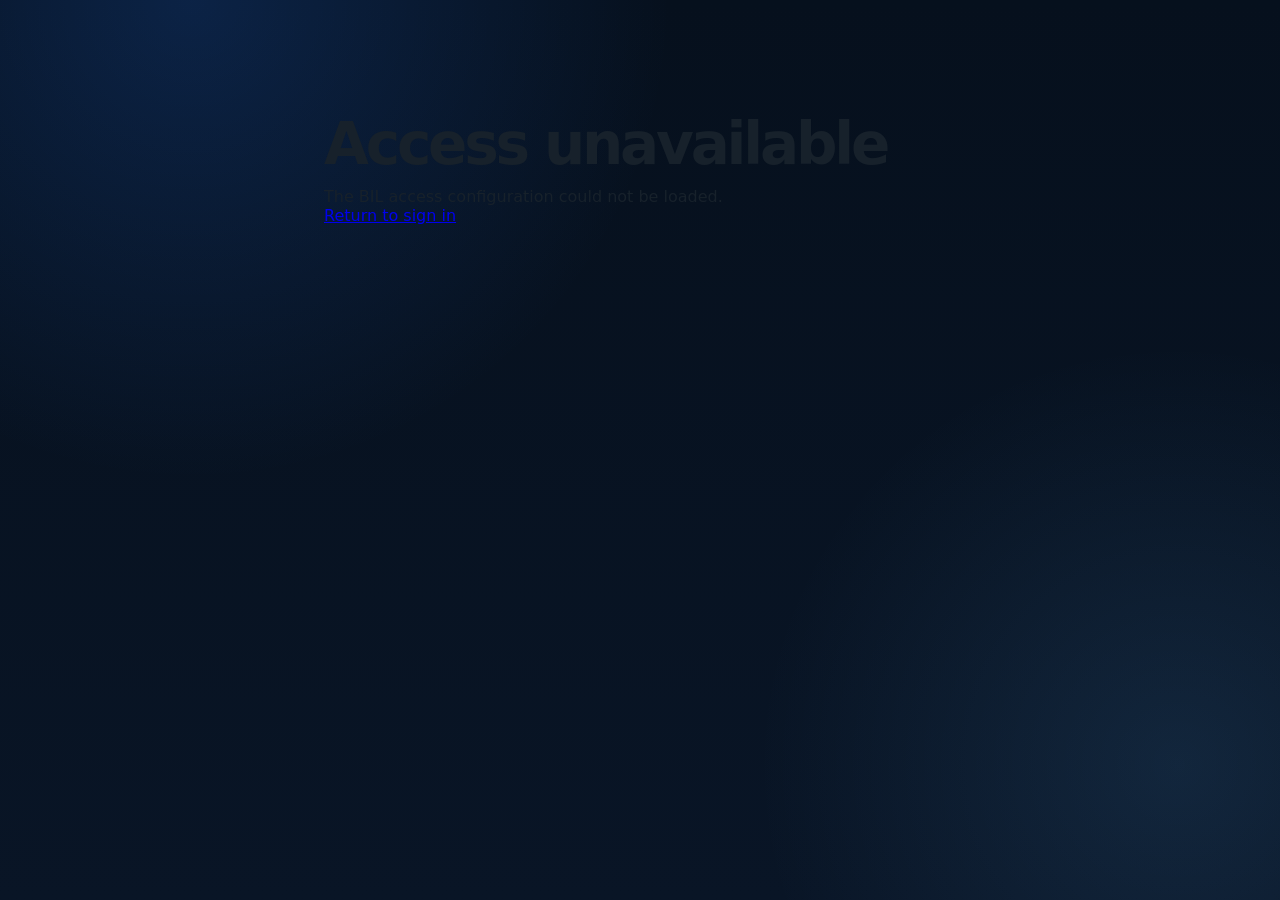
==== commit 579e1101: "Add secure individual accounts and access tiers" ====
--- a/index.html
+++ b/index.html
@@ -81,6 +81,7 @@
 @media(max-width:560px){.topbar{height:62px;padding:0 12px}.logo{width:38px;height:38px}.brand b{font-size:14px}.brand span{font-size:9px}.icon-btn{padding:0 11px;height:38px}#reloadBtn{display:none!important}.home{padding:28px 14px 32px}h1{font-size:34px}.lead{font-size:15px}}
 </style>
 <link rel="stylesheet" href="mobile.css">
+<script src="js/bil-auth.js"></script>
 </head>
 <body>
 <div class="portal">
